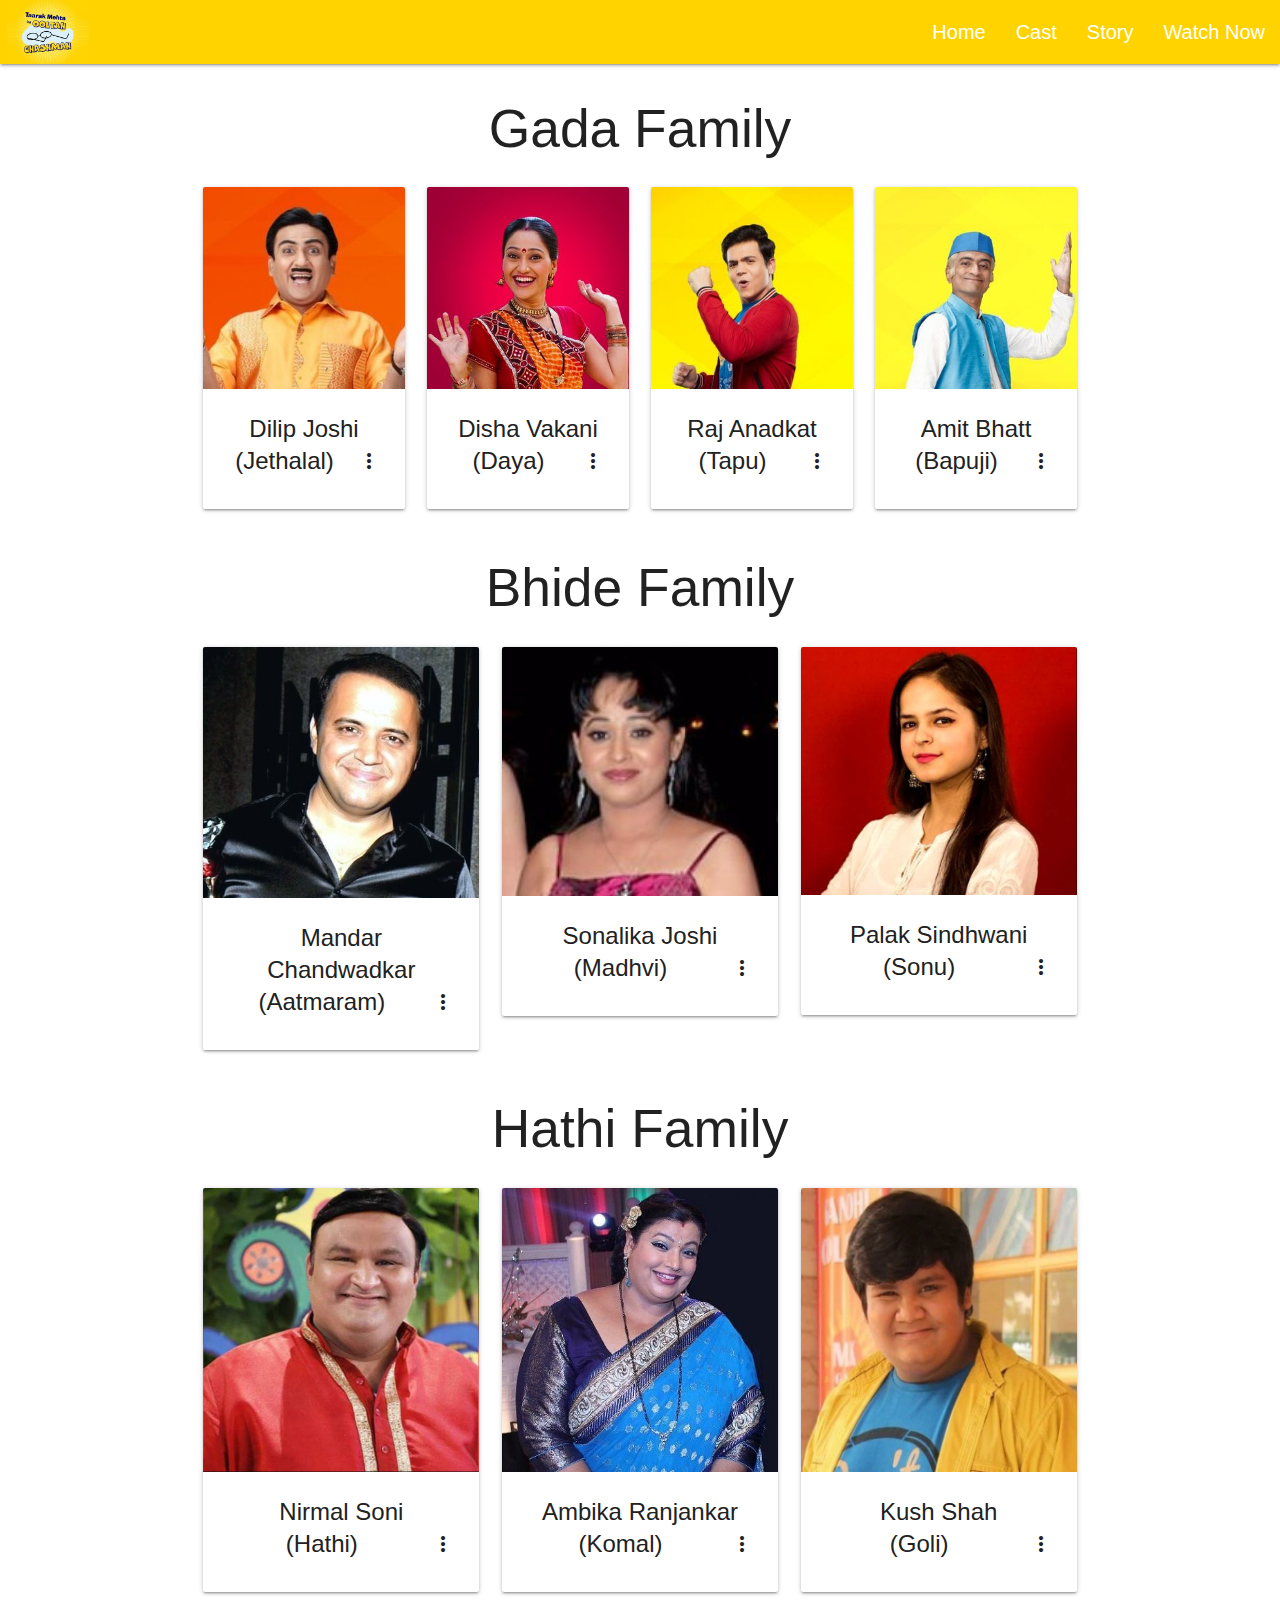
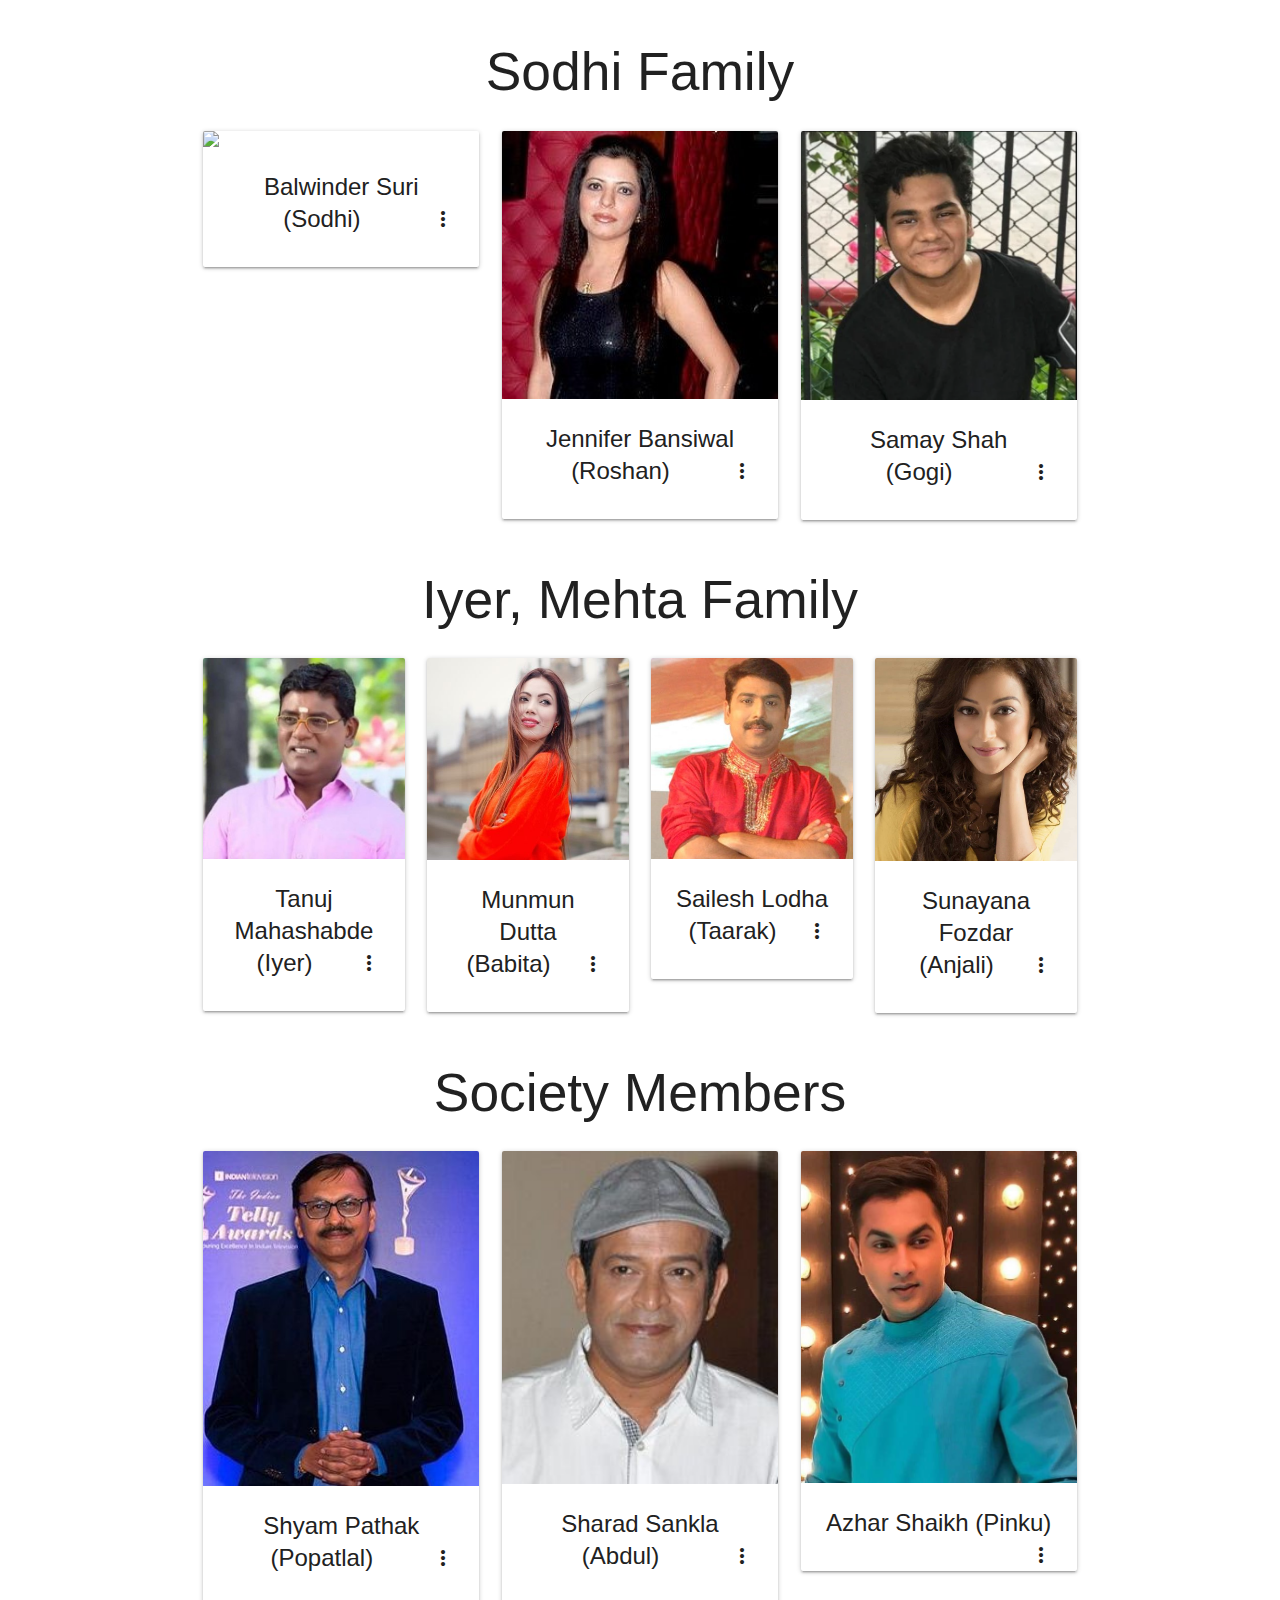
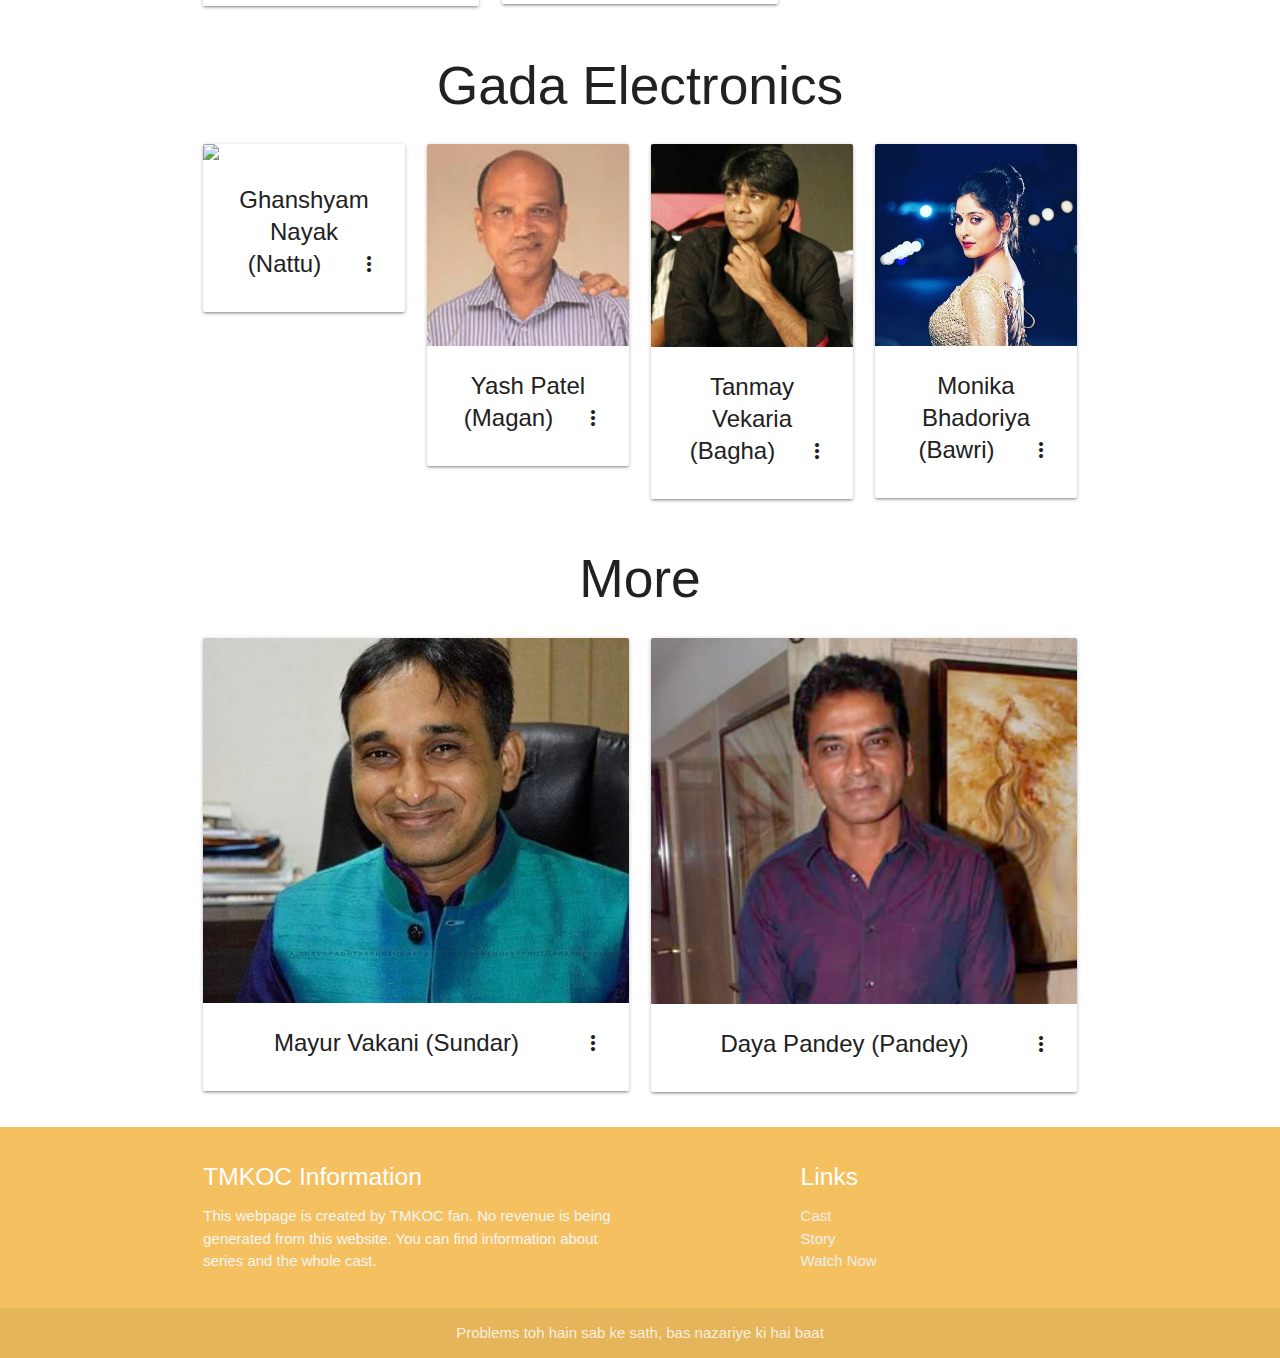
==== cast.html @ 4e8108ae "Uploading TMKOC Info Project files in repo" ====
<!DOCTYPE html>
<html lang="en">
	<head>
		<meta charset="UTF-8" />
		<meta name="viewport" content="width=device-width, initial-scale=1.0" />
		<!----------------------------------- Import CSS,Icon ----------------------------------->
		<!-- Materialize CSS -->
		<link
			rel="stylesheet"
			href="https://cdnjs.cloudflare.com/ajax/libs/materialize/1.0.0/css/materialize.min.css"
		/>
		<!-- Custom CSS -->
		<link rel="stylesheet" href="css/style.css" />
		<!-- Google Font Icons -->
		<link
			href="https://fonts.googleapis.com/icon?family=Material+Icons"
			rel="stylesheet"
		/>
		<title>TMKOC Info Page</title>
	</head>

	<body>
		<!---------------------------------------- Navbar ---------------------------------------->
		<section class="mynav">
			<nav>
				<div class="nav-wrapper">
					<a href="index.html"
						><img
							src="images/logo.jpg"
							alt="TMKOC Logo"
							class="brand-logo"
					/></a>
					<ul id="nav-mobile" class="right hide-on-med-and-down">
						<li><a href="index.html">Home</a></li>
						<li><a href="cast.html">Cast</a></li>
						<li><a href="story.html">Story</a></li>
						<li>
							<a
								href="https://youtube.com/playlist?list=PL6Rtnh6YJK7Zfu1x9Bd1UqLwUxhZ1oBJh"
								>Watch Now</a
							>
						</li>
					</ul>
				</div>
			</nav>
		</section>

		<!---------------------------------------- Cast ---------------------------------------->
		<section class="mycast">
			<!-- Gada Family -->
			<div class="container">
				<h2 class="header">Gada Family</h2>
				<div class="row center">
					<!-- Jethalal -->
					<div class="col s12 l3">
						<div class="card">
							<div
								class="card-image waves-effect waves-block waves-light"
							>
								<img
									class="jethalal"
									src="images/cast/jethalal.jpg"
								/>
							</div>
							<div class="card-content">
								<span
									class="card-title activator grey-text text-darken-4"
									>Dilip Joshi<br />(Jethalal)<i
										class="material-icons right"
										>more_vert</i
									></span
								>
							</div>
							<div class="card-reveal">
								<span class="card-title grey-text text-darken-4"
									>Dilip Joshi(Jethalal)<i
										class="material-icons right"
										>close</i
									></span
								>
								<p>
									Dilip Joshi as Jethalal Champaklal Gada: He
									is a Gujarati Jain businessman from Bhachau,
									Gujarat who runs a store, Gada Electronics.
									He is happily married to Daya but has a
									crush on Babita Iyer, his neighbor. He is
									the son of Champaklal Jayantilal Gada,
									Tapu's Father and best friend of Taarak
									Mehta. (2008–present)
								</p>
							</div>
						</div>
					</div>
					<!-- Daya -->
					<div class="col s12 l3">
						<div class="card">
							<div
								class="card-image waves-effect waves-block waves-light"
							>
								<img class="daya" src="images/cast/daya.jpg" />
							</div>
							<div class="card-content">
								<span
									class="card-title activator grey-text text-darken-4"
									>Disha Vakani<br />(Daya)<i
										class="material-icons right"
										>more_vert</i
									></span
								>
							</div>
							<div class="card-reveal">
								<span class="card-title grey-text text-darken-4"
									>Disha Vakani(Daya)<i
										class="material-icons right"
										>close</i
									></span
								>
								<p>
									Disha Vakani as Daya Jethalal Gada:
									Jethalal's wife, Tapu's mother, Champaklal's
									daughter in law and Sunderlal's sister. Daya
									is a Garba Queen. Initially shown to be
									extremely dumb but later becomes more
									mature. She is from Ahmedabad, Gujarat.
									(2008–2018,2019)
								</p>
							</div>
						</div>
					</div>
					<!-- Tapu -->
					<div class="col s12 l3">
						<div class="card">
							<div
								class="card-image waves-effect waves-block waves-light"
							>
								<img class="tapu" src="images/cast/tapu.jpg" />
							</div>
							<div class="card-content">
								<span
									class="card-title activator grey-text text-darken-4"
									>Raj Anadkat<br />(Tapu)<i
										class="material-icons right"
										>more_vert</i
									></span
								>
							</div>
							<div class="card-reveal">
								<span class="card-title grey-text text-darken-4"
									>Raj Anadkat(Tapu)<i
										class="material-icons right"
										>close</i
									></span
								>
								<p>
									Bhavya Gandhi as Tipendra "Tapu" Jethalal
									Gada(2008–2017): son of Jethalal and Daya.
									He is the leader of "Tapu Sena". Raj Anadkat
									replaced Gandhi as Tipendra. (2017–present)
								</p>
							</div>
						</div>
					</div>
					<!-- Champaklal -->
					<div class="col s12 l3">
						<div class="card">
							<div
								class="card-image waves-effect waves-block waves-light"
							>
								<img
									class="champaklal"
									src="images/cast/champaklal.jpg"
								/>
							</div>
							<div class="card-content">
								<span
									class="card-title activator grey-text text-darken-4"
									>Amit Bhatt<br />(Bapuji)<i
										class="material-icons right"
										>more_vert</i
									></span
								>
							</div>
							<div class="card-reveal">
								<span class="card-title grey-text text-darken-4"
									>Amit Bhatt(Bapuji)<i
										class="material-icons right"
										>close</i
									></span
								>
								<p>
									Amit Bhatt as Champaklal Jayantilal Gada:
									Jethalal's father and Tipendra's
									grandfather. He is from Bhachau (Kutch),
									Gujarat. He often scolds Jethalal for his
									laziness and carelessness. (2008–present)
								</p>
							</div>
						</div>
					</div>
				</div>
			</div>
			<!-- Bhide Family -->
			<div class="container">
				<h2 class="header">Bhide Family</h2>
				<div class="row center">
					<!-- Aatmaram -->
					<div class="col s12 l4">
						<div class="card">
							<div
								class="card-image waves-effect waves-block waves-light"
							>
								<img
									class="aatmaram"
									src="images/cast/aatmaram.jpg"
								/>
							</div>
							<div class="card-content">
								<span
									class="card-title activator grey-text text-darken-4"
									>Mandar Chandwadkar<br />(Aatmaram)<i
										class="material-icons right"
										>more_vert</i
									></span
								>
							</div>
							<div class="card-reveal">
								<span class="card-title grey-text text-darken-4"
									>Mandar Chandwadkar(Aatmaram)<i
										class="material-icons right"
										>close</i
									></span
								>
								<p>
									Mandar Chandwadkar as Aatmaram Tukaram
									Bhide: A home tutor from Ratnagiri,
									Maharashtra and Gokuldham Society's only
									Secretary. Madhavi's husband and Sonu's
									father. He is always stressed about his
									work. (2008–present)
								</p>
							</div>
						</div>
					</div>
					<!-- Madhvi -->
					<div class="col s12 l4">
						<div class="card">
							<div
								class="card-image waves-effect waves-block waves-light"
							>
								<img
									class="madhvi"
									src="images/cast/madhvi.jpg"
								/>
							</div>
							<div class="card-content">
								<span
									class="card-title activator grey-text text-darken-4"
									>Sonalika Joshi<br />(Madhvi)<i
										class="material-icons right"
										>more_vert</i
									></span
								>
							</div>
							<div class="card-reveal">
								<span class="card-title grey-text text-darken-4"
									>Sonalika Joshi(Madhvi)<i
										class="material-icons right"
										>close</i
									></span
								>
								<p>
									Sonalika Joshi as Madhavi Aatmaram Bhide:
									Aatmaram's wife is a businesswoman who sells
									achchar (pickles) and papad (papadum, a
									seasoned flatbread, with pickles.) She is
									the mother of Sonu. (2008–present)
								</p>
							</div>
						</div>
					</div>
					<!-- Sonu -->
					<div class="col s12 l4">
						<div class="card">
							<div
								class="card-image waves-effect waves-block waves-light"
							>
								<img class="sonu" src="images/cast/sonu.png" />
							</div>
							<div class="card-content">
								<span
									class="card-title activator grey-text text-darken-4"
									>Palak Sindhwani<br />(Sonu)<i
										class="material-icons right"
										>more_vert</i
									></span
								>
							</div>
							<div class="card-reveal">
								<span class="card-title grey-text text-darken-4"
									>Palak Sindhwani(Sonu)<i
										class="material-icons right"
										>close</i
									></span
								>
								<p>
									Jheel Mehta as Sonalika "Sonu" Aatmaram
									Bhide(2008–2012): Bhide and Madhvi's
									daughter, member of Tapu Sena. Nidhi
									Bhanushali replaced Jheel Mehta. (2012–2019)
									Palak Sindhwani replaced
									Bhanushali.(2019–present)
								</p>
							</div>
						</div>
					</div>
				</div>
			</div>
			<!-- Hathi Family -->
			<div class="container">
				<h2 class="header">Hathi Family</h2>
				<div class="row center">
					<!-- Hathi -->
					<div class="col s12 l4">
						<div class="card">
							<div
								class="card-image waves-effect waves-block waves-light"
							>
								<img
									class="hathi"
									src="images/cast/hathi.png"
								/>
							</div>
							<div class="card-content">
								<span
									class="card-title activator grey-text text-darken-4"
									>Nirmal Soni<br />(Hathi)<i
										class="material-icons right"
										>more_vert</i
									></span
								>
							</div>
							<div class="card-reveal">
								<span class="card-title grey-text text-darken-4"
									>Nirmal Soni(Hathi)<i
										class="material-icons right"
										>close</i
									></span
								>
								<p>
									Nirmal Soni as Dr. Hansraj Baldevraj Hathi:
									Hathi, which means "elephant" in Hindi, is
									an overweight doctor from Bihar. He loves to
									eat. (2008–2009; 2018–present) Kavi Kumar
									Azad replaced Nirmal Soni as Dr. Hathi.
									(2009–2018) and Soni took on the role of
									Hathi again due to Azad's death in 2018.
								</p>
							</div>
						</div>
					</div>
					<!-- Komal -->
					<div class="col s12 l4">
						<div class="card">
							<div
								class="card-image waves-effect waves-block waves-light"
							>
								<img
									class="komal"
									src="images/cast/komal.jpg"
								/>
							</div>
							<div class="card-content">
								<span
									class="card-title activator grey-text text-darken-4"
									>Ambika Ranjankar<br />(Komal)<i
										class="material-icons right"
										>more_vert</i
									></span
								>
							</div>
							<div class="card-reveal">
								<span class="card-title grey-text text-darken-4"
									>Ambika Ranjankar(Komal)<i
										class="material-icons right"
										>close</i
									></span
								>
								<p>
									Ambika Ranjankar as Komal Hathi: Dr. Hathi's
									wife and Goli's mother. (2008–present)
								</p>
							</div>
						</div>
					</div>
					<!-- Goli -->
					<div class="col s12 l4">
						<div class="card">
							<div
								class="card-image waves-effect waves-block waves-light"
							>
								<img class="goli" src="images/cast/goli.jpg" />
							</div>
							<div class="card-content">
								<span
									class="card-title activator grey-text text-darken-4"
									>Kush Shah<br />(Goli)<i
										class="material-icons right"
										>more_vert</i
									></span
								>
							</div>
							<div class="card-reveal">
								<span class="card-title grey-text text-darken-4"
									>Kush Shah(Goli)<i
										class="material-icons right"
										>close</i
									></span
								>
								<p>
									Kush Shah as Gulabkumar "Goli" Hathi: Dr.
									Hathi and Komal's son who also loves eating.
									He is a member of Tapu Sena. (2008–present)
								</p>
							</div>
						</div>
					</div>
				</div>
			</div>
			<!-- Sodhi Family -->
			<div class="container">
				<h2 class="header">Sodhi Family</h2>
				<div class="row center">
					<!-- Sodhi -->
					<div class="col s12 l4">
						<div class="card">
							<div
								class="card-image waves-effect waves-block waves-light"
							>
								<img
									class="sodhi"
									src="images/cast/sodhi.jpg"
								/>
							</div>
							<div class="card-content">
								<span
									class="card-title activator grey-text text-darken-4"
									>Balwinder Suri<br />(Sodhi)<i
										class="material-icons right"
										>more_vert</i
									></span
								>
							</div>
							<div class="card-reveal">
								<span class="card-title grey-text text-darken-4"
									>Balwinder Suri(Sodhi)<i
										class="material-icons right"
										>close</i
									></span
								>
								<p>
									Gurucharan Singh Sodhi as Roshan Singh
									Harjeet Singh Sodhi:[10] A mechanic who owns
									a car garage. He hails from Amritsar,
									Punjab, and has a Parsi wife who is also
									named Roshan. He loves to do party
									(2008–2013; 2014–2020) Laad Singh Maan
									replaced Gurucharan Singh as Sodhi.
									(2013–2014) Balwinder Singh Suri replaced
									Gurucharan Singh as Sodhi. (2020–present)
								</p>
							</div>
						</div>
					</div>
					<!-- Roshan -->
					<div class="col s12 l4">
						<div class="card">
							<div
								class="card-image waves-effect waves-block waves-light"
							>
								<img
									class="roshan"
									src="images/cast/roshan.jpg"
								/>
							</div>
							<div class="card-content">
								<span
									class="card-title activator grey-text text-darken-4"
									>Jennifer Bansiwal<br />(Roshan)<i
										class="material-icons right"
										>more_vert</i
									></span
								>
							</div>
							<div class="card-reveal">
								<span class="card-title grey-text text-darken-4"
									>Jennifer Bansiwal(Roshan)<i
										class="material-icons right"
										>close</i
									></span
								>
								<p>
									Jennifer Mistry Bansiwal as Roshan Kaur
									Sodhi: Sodhi's wife and Gogi's mother. She
									is a Parsi woman. (2008–2013; 2016–present)
									Dilkhush Reporter replaced Bansiwal as
									Roshan.(2013–2016)
								</p>
							</div>
						</div>
					</div>
					<!-- Gogi -->
					<div class="col s12 l4">
						<div class="card">
							<div
								class="card-image waves-effect waves-block waves-light"
							>
								<img class="gogi" src="images/cast/gogi.png" />
							</div>
							<div class="card-content">
								<span
									class="card-title activator grey-text text-darken-4"
									>Samay Shah<br />(Gogi)<i
										class="material-icons right"
										>more_vert</i
									></span
								>
							</div>
							<div class="card-reveal">
								<span class="card-title grey-text text-darken-4"
									>Samay Shah(Gogi)<i
										class="material-icons right"
										>close</i
									></span
								>
								<p>
									Samay Shah as Gurcharan Singh Sodhi (Gogi):
									Sodhi's son and member of Tapu Sena.
									(2008–present)
								</p>
							</div>
						</div>
					</div>
				</div>
			</div>
			<!-- Iyer, Mehta Family -->
			<div class="container">
				<h2 class="header">Iyer, Mehta Family</h2>
				<div class="row center">
					<!-- Iyer -->
					<div class="col s12 l3">
						<div class="card">
							<div
								class="card-image waves-effect waves-block waves-light"
							>
								<img class="iyer" src="images/cast/iyer.jpeg" />
							</div>
							<div class="card-content">
								<span
									class="card-title activator grey-text text-darken-4"
									>Tanuj Mahashabde<br />(Iyer)<i
										class="material-icons right"
										>more_vert</i
									></span
								>
							</div>
							<div class="card-reveal">
								<span class="card-title grey-text text-darken-4"
									>Tanuj Mahashabde(Iyer)<i
										class="material-icons right"
										>close</i
									></span
								>
								<p>
									Tanuj Mahashabde as Krishnan Subramaniam
									Iyer: He is Babita's husband. Iyer is a
									scientist from Chennai, Tamil Nadu. He is a
									society committee member and Treasurer. He
									and Jethalal often fight but help each-other
									when any one of them is truly in a problem.
									(2008–present)
								</p>
							</div>
						</div>
					</div>
					<!-- Babita -->
					<div class="col s12 l3">
						<div class="card">
							<div
								class="card-image waves-effect waves-block waves-light"
							>
								<img
									class="babita"
									src="images/cast/babita.jpg"
								/>
							</div>
							<div class="card-content">
								<span
									class="card-title activator grey-text text-darken-4"
									>Munmun Dutta<br />(Babita)<i
										class="material-icons right"
										>more_vert</i
									></span
								>
							</div>
							<div class="card-reveal">
								<span class="card-title grey-text text-darken-4"
									>Munmun Dutta(Babita)<i
										class="material-icons right"
										>close</i
									></span
								>
								<p>
									Munmun Dutta as Babita Krishnan Iyer: Iyer's
									wife. Jethalal has a crush on her. She is
									the neighbor of Jethalal, who always tries
									to impress her but in vain. She used to be a
									dancer in the film industry and is the most
									fashionable lady in the society. She is from
									Kolkata, West Bengal. (2008–present)
								</p>
							</div>
						</div>
					</div>
					<!-- Tarak -->
					<div class="col s12 l3">
						<div class="card">
							<div
								class="card-image waves-effect waves-block waves-light"
							>
								<img
									class="tarak"
									src="images/cast/tarak.jpg"
								/>
							</div>
							<div class="card-content">
								<span
									class="card-title activator grey-text text-darken-4"
									>Sailesh Lodha<br />(Taarak)<i
										class="material-icons right"
										>more_vert</i
									></span
								>
							</div>
							<div class="card-reveal">
								<span class="card-title grey-text text-darken-4"
									>Sailesh Lodha(Taarak)<i
										class="material-icons right"
										>close</i
									></span
								>
								<p>
									Shailesh Lodha as Taarak Mehta: A writer by
									profession, Taarak is Anjali's husband. He
									is Jethalal's best friend, who calls him
									"Fire Brigade" as he helps him through most
									of his problems. He is fed up with Anjali's
									diet food. (2008–present)
								</p>
							</div>
						</div>
					</div>
					<!-- Anjali -->
					<div class="col s12 l3">
						<div class="card">
							<div
								class="card-image waves-effect waves-block waves-light"
							>
								<img
									class="anjali"
									src="images/cast/anjali.jpg"
								/>
							</div>
							<div class="card-content">
								<span
									class="card-title activator grey-text text-darken-4"
									>Sunayana Fozdar<br />(Anjali)<i
										class="material-icons right"
										>more_vert</i
									></span
								>
							</div>
							<div class="card-reveal">
								<span class="card-title grey-text text-darken-4"
									>Sunayana Fozdar(Anjali)<i
										class="material-icons right"
										>close</i
									></span
								>
								<p>
									Neha Mehta as Anjali Taarak Mehta: Taarak's
									wife is a dietitian, who always makes diet
									food for him. Taarak however, is fed up with
									it. (2008–2020) Sunayana Fozdar replaced
									Neha Mehta as Anjali. (2020–present)
								</p>
							</div>
						</div>
					</div>
				</div>
			</div>
			<!-- Society Members -->
			<div class="container">
				<h2 class="header">Society Members</h2>
				<div class="row center">
					<!-- Popatlal -->
					<div class="col s12 l4">
						<div class="card">
							<div
								class="card-image waves-effect waves-block waves-light"
							>
								<img
									class="popatlal"
									src="images/cast/popatlal.jpg"
								/>
							</div>
							<div class="card-content">
								<span
									class="card-title activator grey-text text-darken-4"
									>Shyam Pathak (Popatlal)<i
										class="material-icons right"
										>more_vert</i
									></span
								>
							</div>
							<div class="card-reveal">
								<span class="card-title grey-text text-darken-4"
									>Shyam Pathak(Popatlal)<i
										class="material-icons right"
										>close</i
									></span
								>
								<p>
									Shyam Pathak as Popatlal Bhagwatiprasad
									Pandey: He is from Bhopal, Madhya Pradesh.
									He works as a senior crime reporter in the
									Toofan Express and is the head of the
									digital edition of Toofan Express. He is a
									society committee member. He has won "The
									Golden Crow Award". He has been a bachelor
									for many years and is obsessed with getting
									married. He is also shown to be
									short-tempered. (2009–present)
								</p>
							</div>
						</div>
					</div>
					<!-- Abdul -->
					<div class="col s12 l4">
						<div class="card">
							<div
								class="card-image waves-effect waves-block waves-light"
							>
								<img
									class="abdul"
									src="images/cast/abdul.jpg"
								/>
							</div>
							<div class="card-content">
								<span
									class="card-title activator grey-text text-darken-4"
									>Sharad Sankla (Abdul)<i
										class="material-icons right"
										>more_vert</i
									></span
								>
							</div>
							<div class="card-reveal">
								<span class="card-title grey-text text-darken-4"
									>Sharad Sankla(Abdul)<i
										class="material-icons right"
										>close</i
									></span
								>
								<p>
									Sharad Sankla as Abdul Nawab Miyaa: Owner of
									a grocery shop where gents of the society
									gather after dinner for general discussions
									along with drinking soda. (2008–present)
								</p>
							</div>
						</div>
					</div>
					<!-- Pinku -->
					<div class="col s12 l4">
						<div class="card">
							<div
								class="card-image waves-effect waves-block waves-light"
							>
								<img
									class="pinku"
									src="images/cast/pinku.jpg"
								/>
							</div>
							<div class="card-content">
								<span
									class="card-title activator grey-text text-darken-4"
									>Azhar Shaikh (Pinku)<i
										class="material-icons right"
										>more_vert</i
									></span
								>
							</div>
							<div class="card-reveal">
								<span class="card-title grey-text text-darken-4"
									>Azhar Shaikh(Pinku)<i
										class="material-icons right"
										>close</i
									></span
								>
								<p>
									Azhar Shaikh as Pankaj "Pinku" Diwan Sahay:
									A member of Tapu Sena, who initially lived
									in Gokuldham Society but later shifted to
									another society. His parents Mr. Diwan Sahay
									and Mrs. Dipika Sahay work as secret agents
									for the Indian Army for many years.
									(2008–present)
								</p>
							</div>
						</div>
					</div>
				</div>
			</div>
			<!-- Gada Electronics -->
			<div class="container">
				<h2 class="header">Gada Electronics</h2>
				<div class="row center">
					<!-- Nattu -->
					<div class="col s12 l3">
						<div class="card">
							<div
								class="card-image waves-effect waves-block waves-light"
							>
								<img
									class="nattu"
									src="images/cast/nattu.png"
								/>
							</div>
							<div class="card-content">
								<span
									class="card-title activator grey-text text-darken-4"
									>Ghanshyam Nayak<br />(Nattu)<i
										class="material-icons right"
										>more_vert</i
									></span
								>
							</div>
							<div class="card-reveal">
								<span class="card-title grey-text text-darken-4"
									>Ghanshyam Nayak(Nattu)<i
										class="material-icons right"
										>close</i
									></span
								>
								<p>
									Ghanashyam Nayak as Natwarlal Prabhashankar
									Undhaiwala (Nattu Kaka): Nattu is Jethalal's
									employee and Bagha's paternal uncle. He is
									from Undhai Village, Gujarat. He and Bagha
									always pray for Jethalal to increase their
									salaries. (2008–present)
								</p>
							</div>
						</div>
					</div>
					<!-- Magan -->
					<div class="col s12 l3">
						<div class="card">
							<div
								class="card-image waves-effect waves-block waves-light"
							>
								<img
									class="magan"
									src="images/cast/magan.jpg"
								/>
							</div>
							<div class="card-content">
								<span
									class="card-title activator grey-text text-darken-4"
									>Yash Patel<br />(Magan)<i
										class="material-icons right"
										>more_vert</i
									></span
								>
							</div>
							<div class="card-reveal">
								<span class="card-title grey-text text-darken-4"
									>Yash Patel(Magan)<i
										class="material-icons right"
										>close</i
									></span
								>
								<p>
									Yash Patel as Magan, a worker at Gada
									Electronics. (2008–present)
								</p>
							</div>
						</div>
					</div>
					<!-- Bagha -->
					<div class="col s12 l3">
						<div class="card">
							<div
								class="card-image waves-effect waves-block waves-light"
							>
								<img
									class="bagha"
									src="images/cast/bagha.jpg"
								/>
							</div>
							<div class="card-content">
								<span
									class="card-title activator grey-text text-darken-4"
									>Tanmay Vekaria<br />(Bagha)<i
										class="material-icons right"
										>more_vert</i
									></span
								>
							</div>
							<div class="card-reveal">
								<span class="card-title grey-text text-darken-4"
									>Tanmay Vekaria(Bagha)<i
										class="material-icons right"
										>close</i
									></span
								>
								<p>
									Tanmay Vekaria as Bagheshwar "Bagha" Dadukh
									Undhaiwala: Jethalal's employee, Nattu's
									nephew, Bawri's fiancée, and love interest.
									(2010–present)
								</p>
							</div>
						</div>
					</div>
					<!-- Bawari -->
					<div class="col s12 l3">
						<div class="card">
							<div
								class="card-image waves-effect waves-block waves-light"
							>
								<img
									class="bawari"
									src="images/cast/bawari.jpg"
								/>
							</div>
							<div class="card-content">
								<span
									class="card-title activator grey-text text-darken-4"
									>Monika Bhadoriya<br />(Bawri)<i
										class="material-icons right"
										>more_vert</i
									></span
								>
							</div>
							<div class="card-reveal">
								<span class="card-title grey-text text-darken-4"
									>Monika Bhadoriya(Bawri)<i
										class="material-icons right"
										>close</i
									></span
								>
								<p>
									Monika Bhadoriya as Bawri Dhondulal
									Kanpuria: Bagha's fiancée and love interest.
									(2013–present)
								</p>
							</div>
						</div>
					</div>
				</div>
			</div>
			<!-- More -->
			<div class="container">
				<h2 class="header">More</h2>
				<div class="row center">
					<!-- Sundar -->
					<div class="col s12 l6">
						<div class="card">
							<div
								class="card-image waves-effect waves-block waves-light"
							>
								<img
									class="sundar"
									src="images/cast/sundar.jpg"
								/>
							</div>
							<div class="card-content">
								<span
									class="card-title activator grey-text text-darken-4"
									>Mayur Vakani (Sundar)<i
										class="material-icons right"
										>more_vert</i
									></span
								>
							</div>
							<div class="card-reveal">
								<span class="card-title grey-text text-darken-4"
									>Mayur Vakani(Sundar)<i
										class="material-icons right"
										>close</i
									></span
								>
								<p>
									Mayur Vakani as Sundarlal: Daya's brother.
									(2008–present)
								</p>
							</div>
						</div>
					</div>
					<!-- Pandey -->
					<div class="col s12 l6">
						<div class="card">
							<div
								class="card-image waves-effect waves-block waves-light"
							>
								<img
									class="pandey"
									src="images/cast/pandey.jpg"
								/>
							</div>
							<div class="card-content">
								<span
									class="card-title activator grey-text text-darken-4"
									>Daya Pandey (Pandey)<i
										class="material-icons right"
										>more_vert</i
									></span
								>
							</div>
							<div class="card-reveal">
								<span class="card-title grey-text text-darken-4"
									>Daya Pandey(Pandey)<i
										class="material-icons right"
										>close</i
									></span
								>
								<p>
									Daya Shankar Pandey as Inspector Chalu
									Pandey. (2011–present)
								</p>
							</div>
						</div>
					</div>
				</div>
			</div>
		</section>

		<!---------------------------------------- Footer ---------------------------------------->
		<section class="myfooter">
			<footer class="page-footer">
				<div class="container">
					<div class="row">
						<div class="col l6 s12">
							<h5 class="white-text">TMKOC Information</h5>
							<p class="grey-text text-lighten-4">
								This webpage is created by TMKOC fan. No revenue
								is being generated from this website. You can
								find information about series and the whole
								cast.
							</p>
						</div>
						<div class="col l4 offset-l2 s12">
							<h5 class="white-text">Links</h5>
							<ul>
								<li>
									<a
										class="grey-text text-lighten-3"
										href="cast.html"
										>Cast</a
									>
								</li>
								<li>
									<a
										class="grey-text text-lighten-3"
										href="story.html"
										>Story</a
									>
								</li>
								<li>
									<a
										class="grey-text text-lighten-3"
										href="https://youtube.com/playlist?list=PL6Rtnh6YJK7Zfu1x9Bd1UqLwUxhZ1oBJh"
										>Watch Now</a
									>
								</li>
							</ul>
						</div>
					</div>
				</div>
				<div class="footer-copyright">
					<div class="container center">
						Problems toh hain sab ke sath, bas nazariye ki hai baat
					</div>
				</div>
			</footer>
		</section>
	</body>

	<!---------------------------------------- Import Script ---------------------------------------->
	<!-- Minified Jquery -->
	<script
		src="https://cdnjs.cloudflare.com/ajax/libs/jquery/3.5.1/jquery.min.js"
		integrity="sha512-bLT0Qm9VnAYZDflyKcBaQ2gg0hSYNQrJ8RilYldYQ1FxQYoCLtUjuuRuZo+fjqhx/qtq/1itJ0C2ejDxltZVFg=="
		crossorigin="anonymous"
	></script>

	<!-- Materialize js -->
	<script src="https://cdnjs.cloudflare.com/ajax/libs/materialize/1.0.0/js/materialize.min.js"></script>

	<!-- Custom js -->
	<script src="js/script.js"></script>
</html>
---- css/style.css ----
.brand-logo {
  height: 100%;
}

.nav-wrapper {
  background-color: #ffd300;
}

.nav-wrapper ul li a {
  font-size: 20px;
}

.mycast {
  text-align: center;
}

.myoverview {
  text-align: center;
  background-color: #fff9c4;
  padding-top: 1px;
  padding-bottom: 1px;
}

.myproducer h2 {
  text-align: center;
}

.myproducer h3 {
  padding-top: 10px;
}

.myproducer p {
  padding-top: 10px;
  font-size: 18px;
  font-family: "Permanent Marker", cursive;
}

.myproducer img {
  border-radius: 5px;
}

.myspecialguest {
  text-align: center;
  background-color: #fff9c4;
  padding-top: 1px;
  padding-bottom: 1px;
}

.myspecialguest img {
  opacity: 0.6;
}

.slider .indicators .indicator-item.active {
  background-color: #ffd300 !important;
}

.page-footer {
  background-color: #f5c160;
}

.mybanner {
  background-color: #ffd300;
}

.caption-text {
  position: absolute;
  top: 75%;
  left: 50%;
  -webkit-transform: translate(-75%, -50%);
          transform: translate(-75%, -50%);
  color: #ffd300;
}

.hide-image {
  display: none;
}

.myintro p {
  font-family: "Courgette", cursive;
  font-size: 22px;
  padding-top: 60px;
}

.myposter span {
  font-size: 20px;
}

.mystory {
  background-color: #fff9c4;
  padding-bottom: 30px;
}

.mystory p {
  font-size: 22px;
  font-family: "Permanent Marker", cursive;
}
/*# sourceMappingURL=style.css.map */
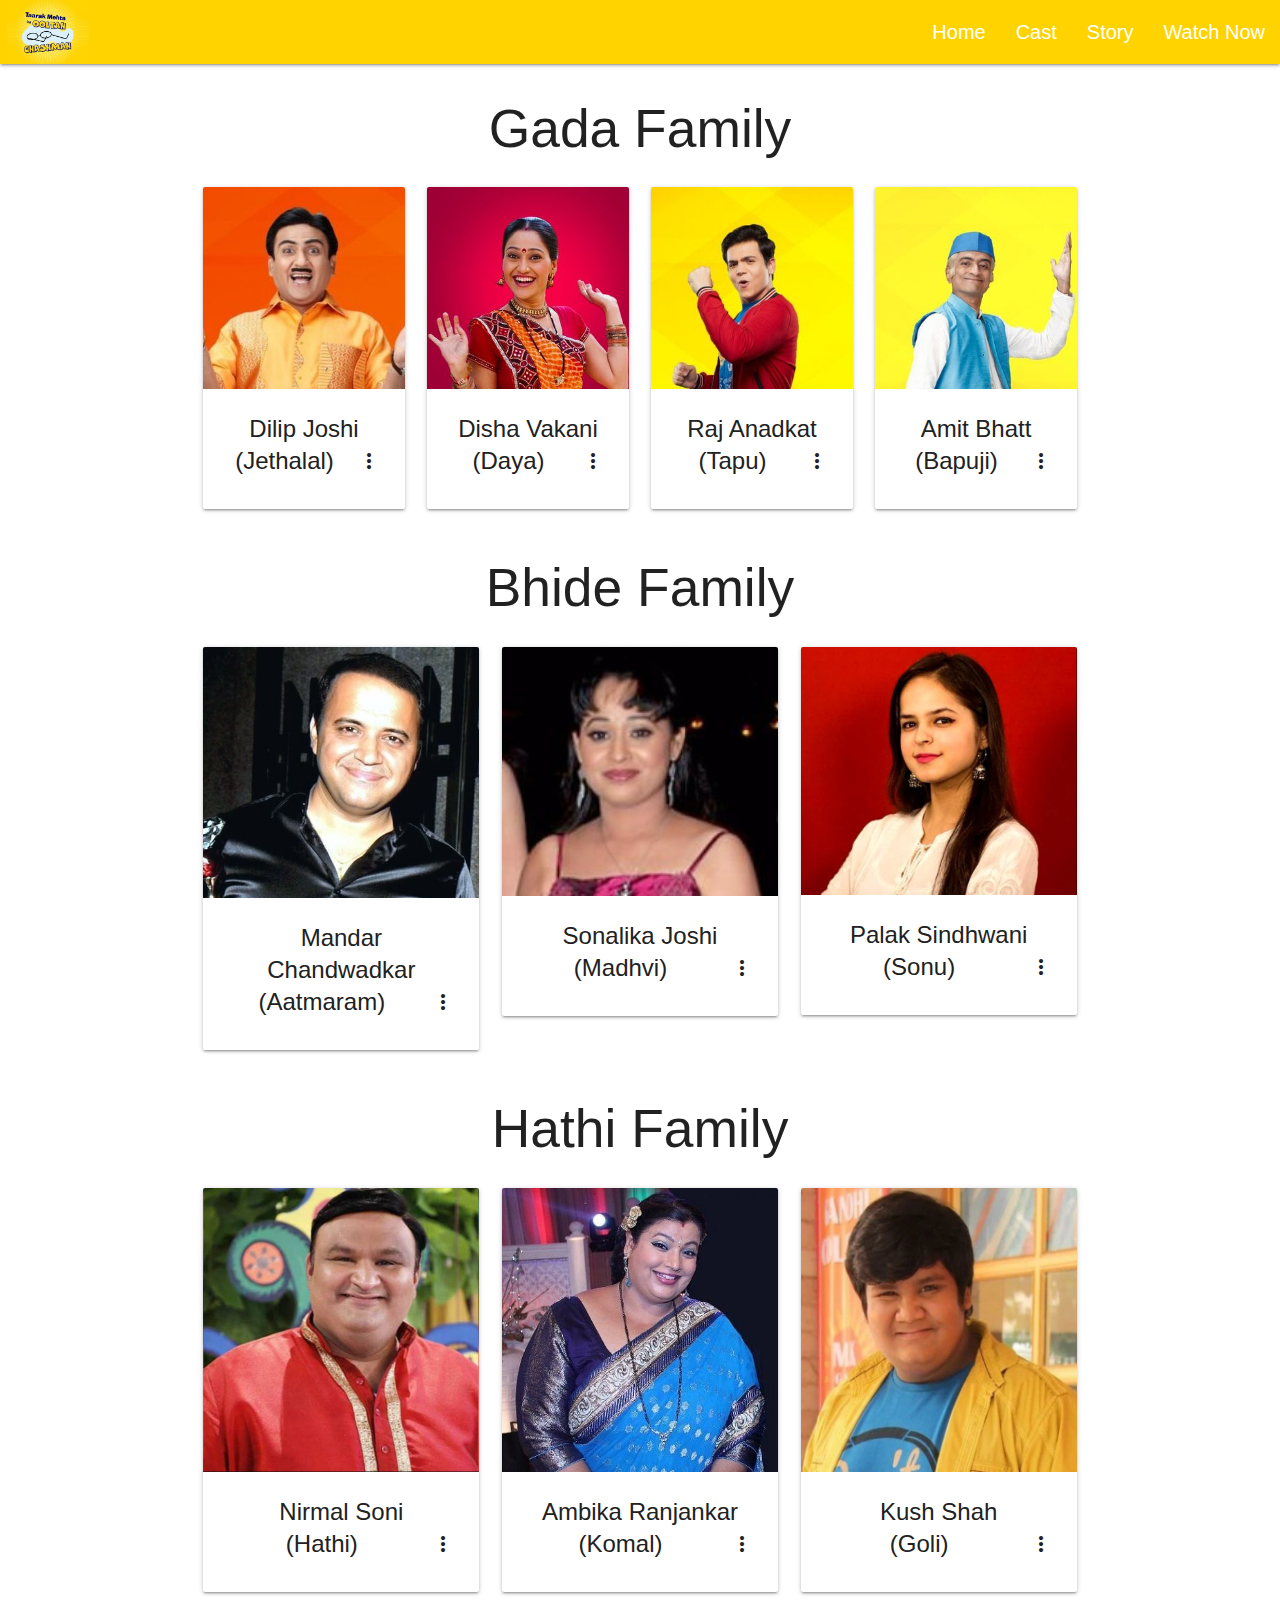
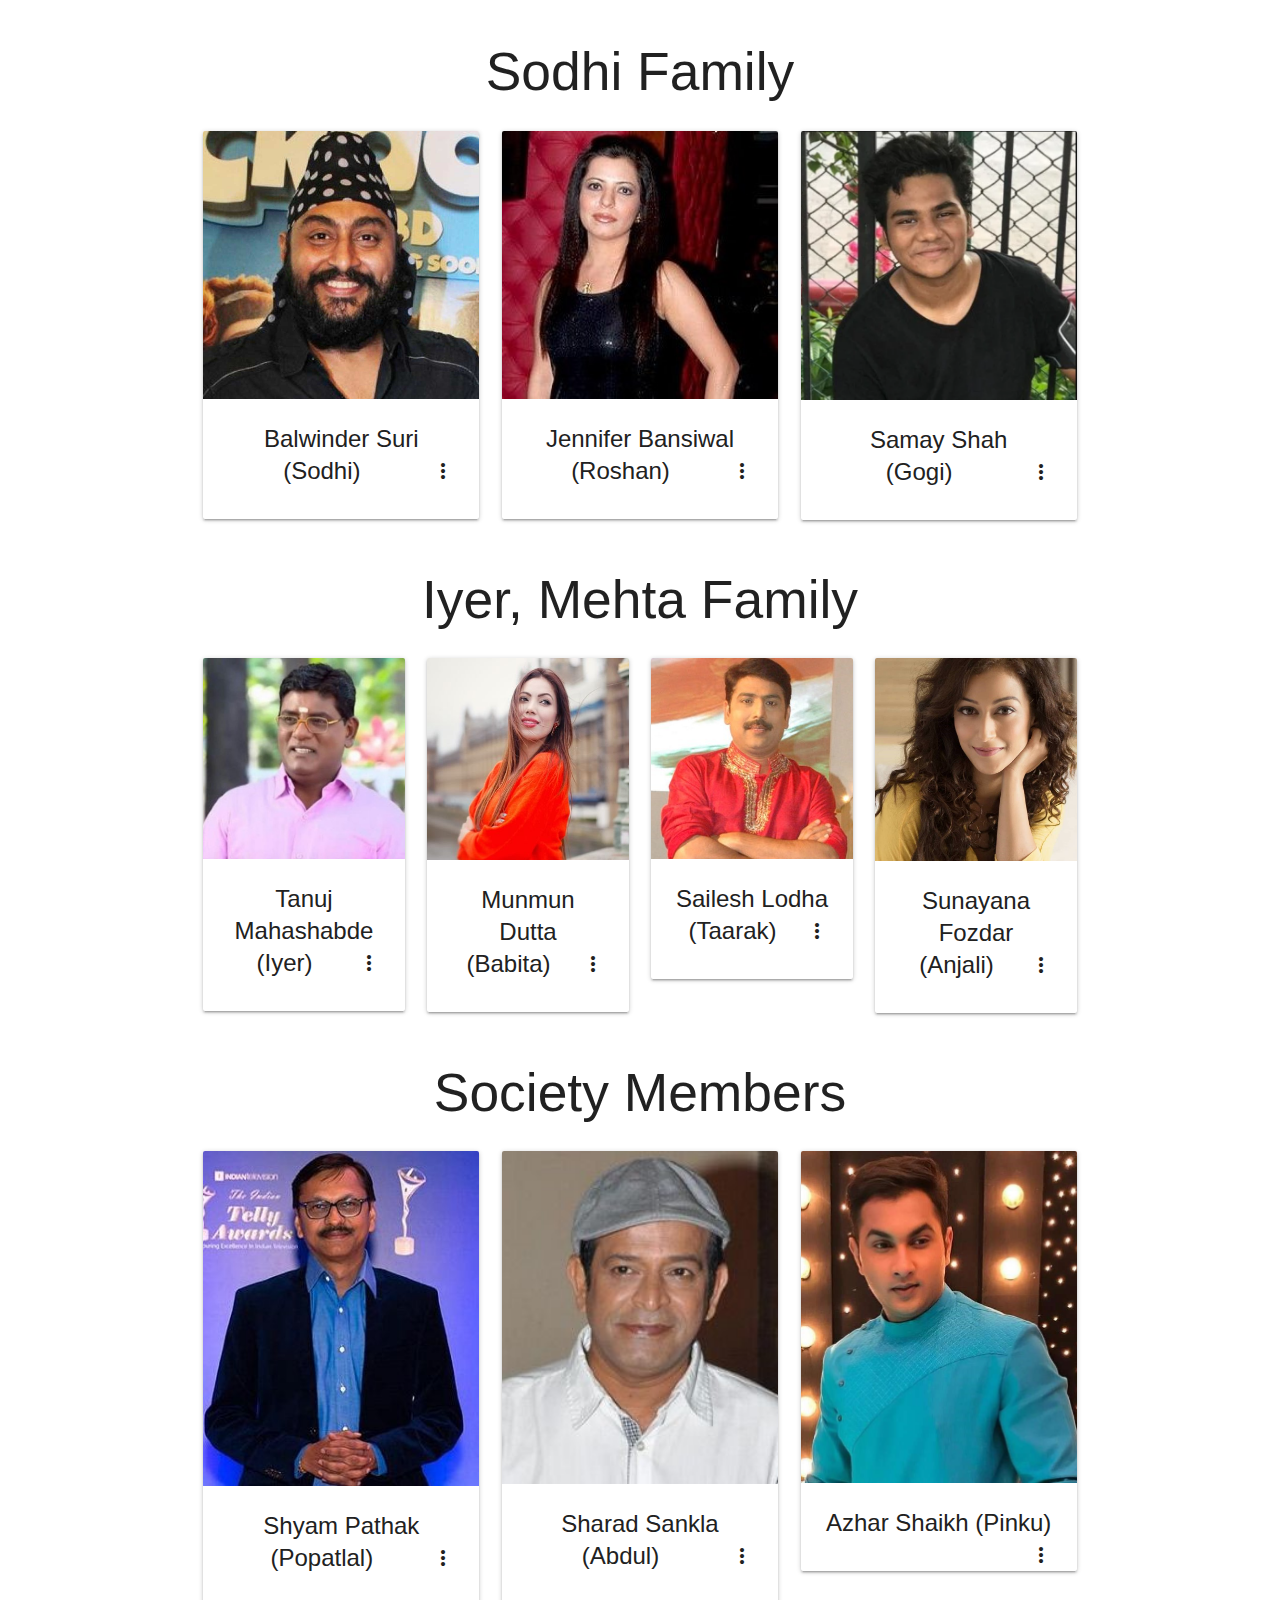
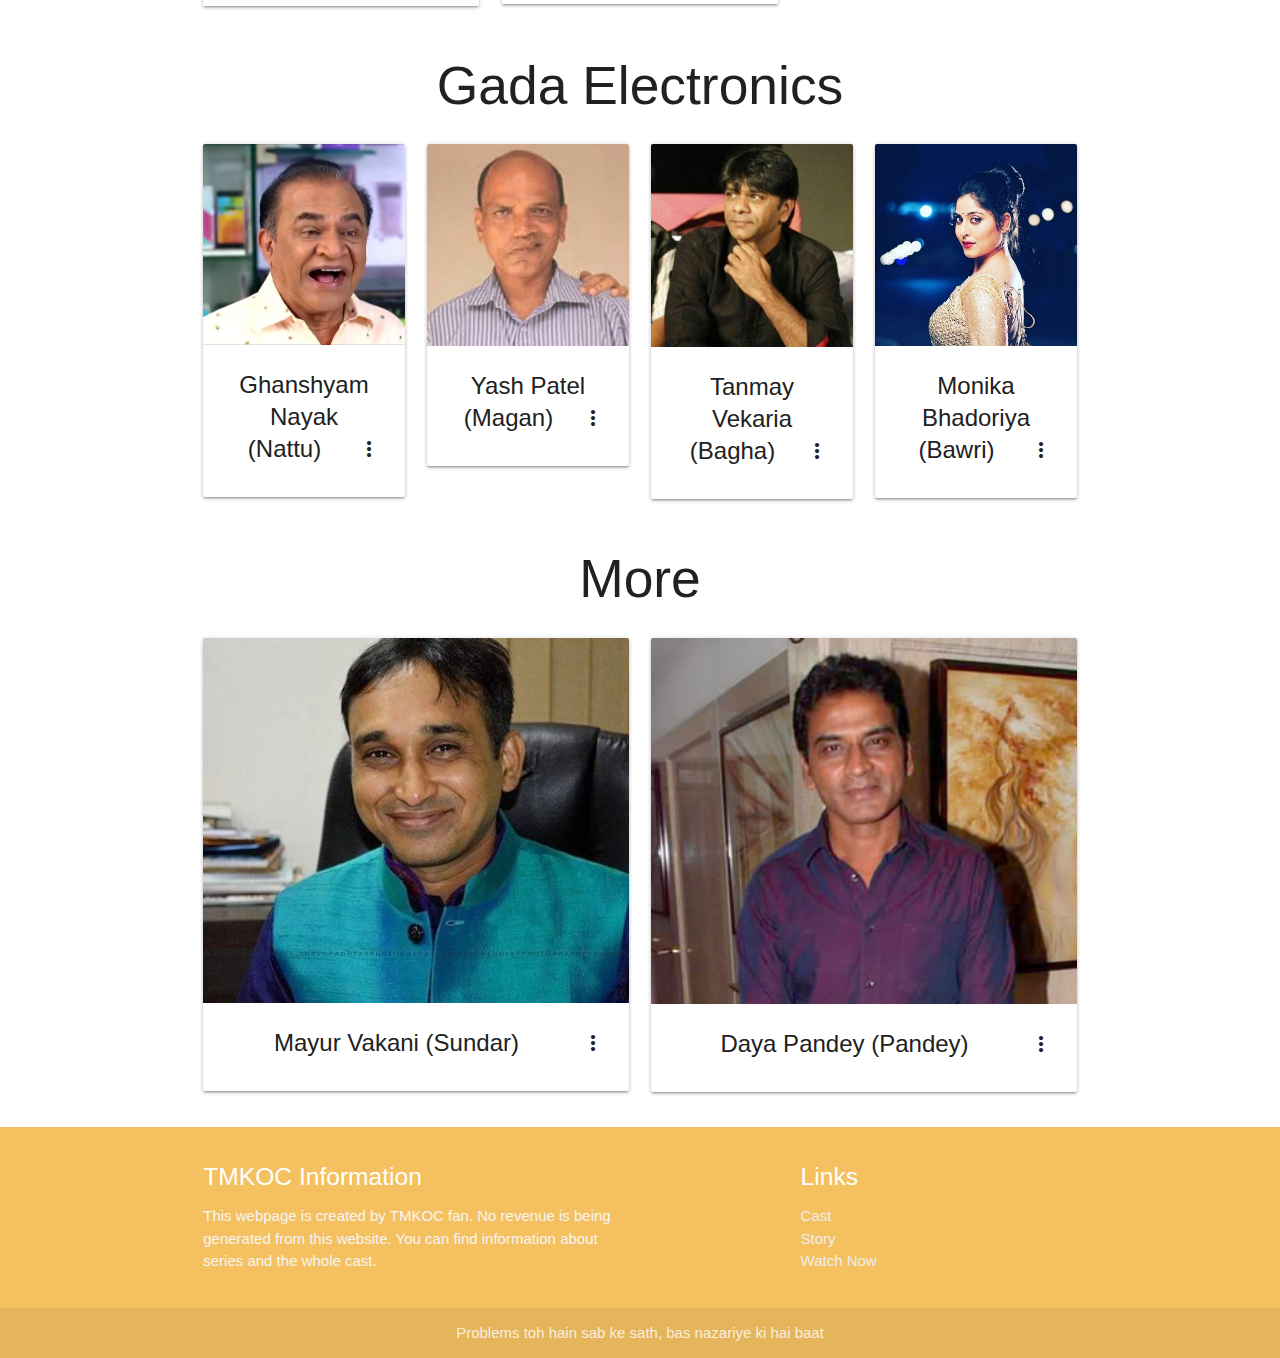
==== commit 2cabe55c: "Rename src image names" ====
--- a/cast.html
+++ b/cast.html
@@ -438,7 +438,7 @@
 							>
 								<img
 									class="sodhi"
-									src="images/cast/sodhi.jpg"
+									src="images/cast/Sodhi.jpg"
 								/>
 							</div>
 							<div class="card-content">
@@ -833,7 +833,7 @@
 							>
 								<img
 									class="nattu"
-									src="images/cast/nattu.png"
+									src="images/cast/nattu.PNG"
 								/>
 							</div>
 							<div class="card-content">
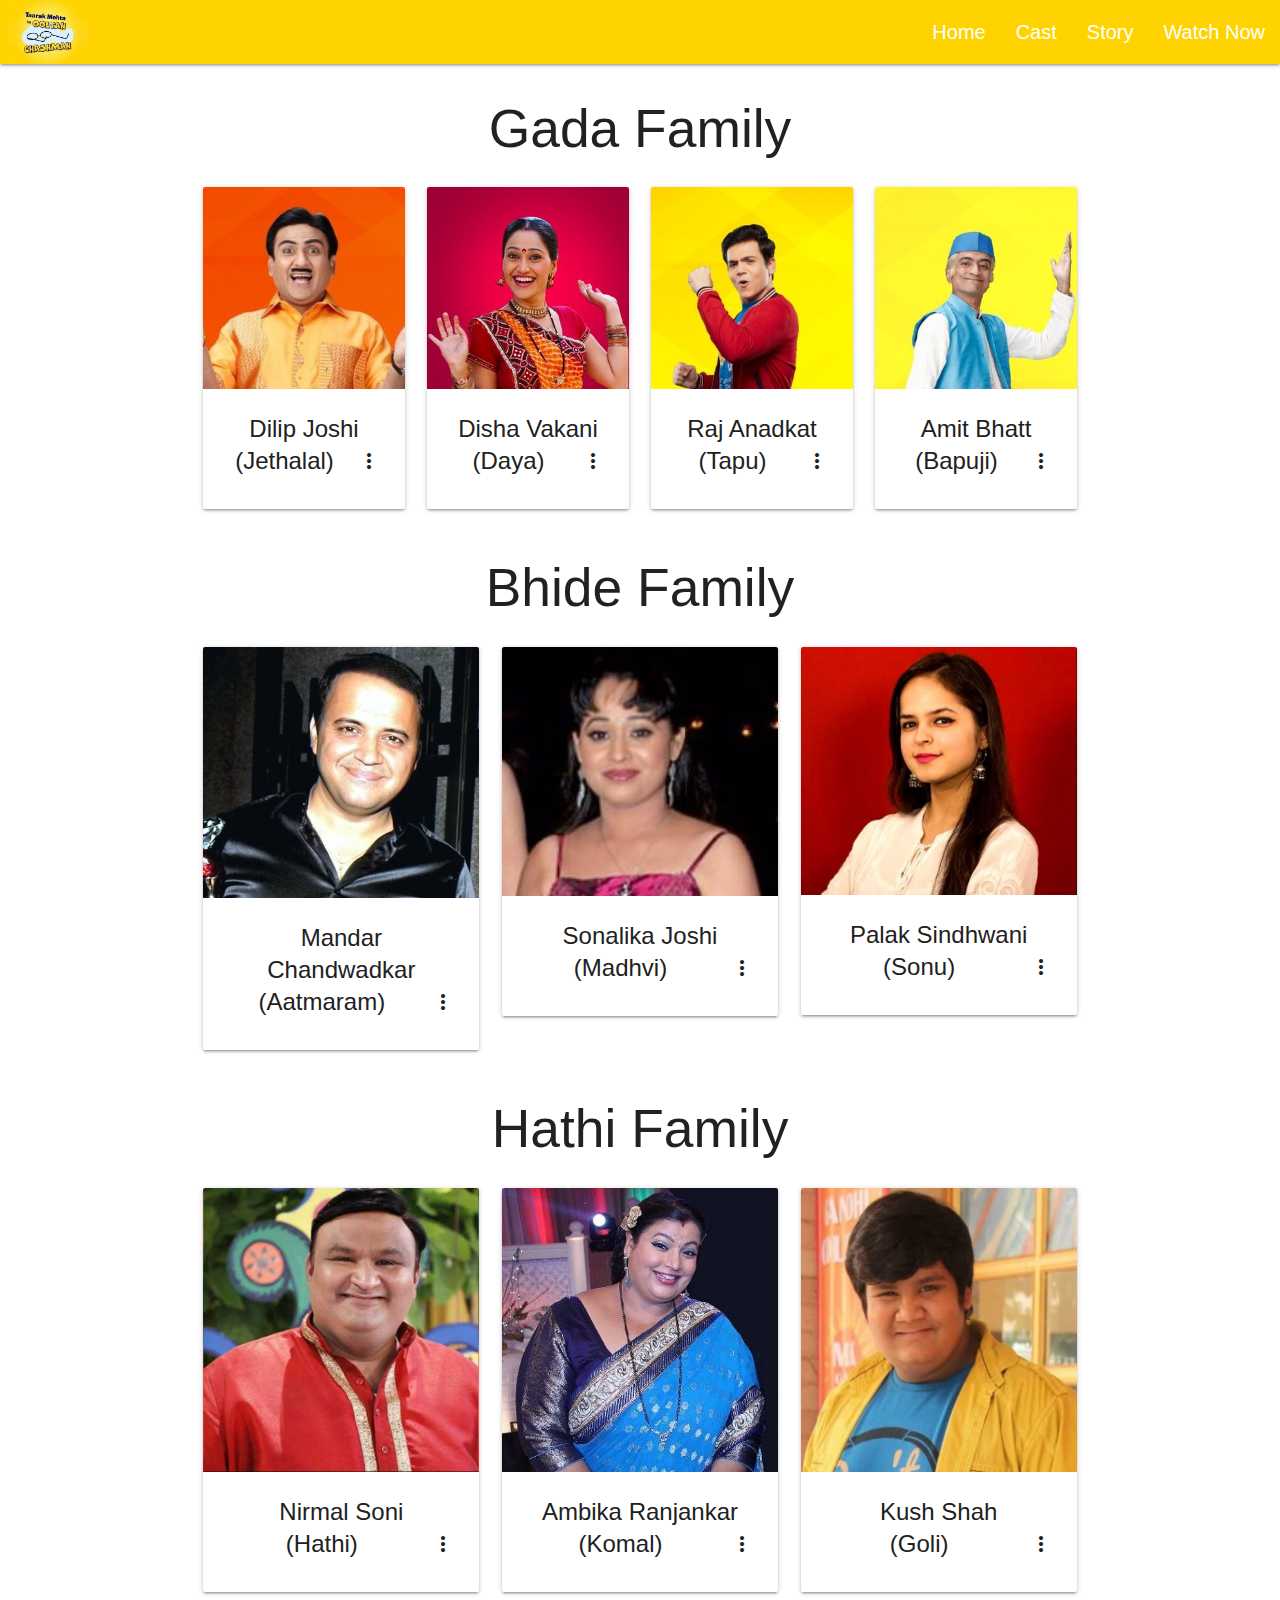
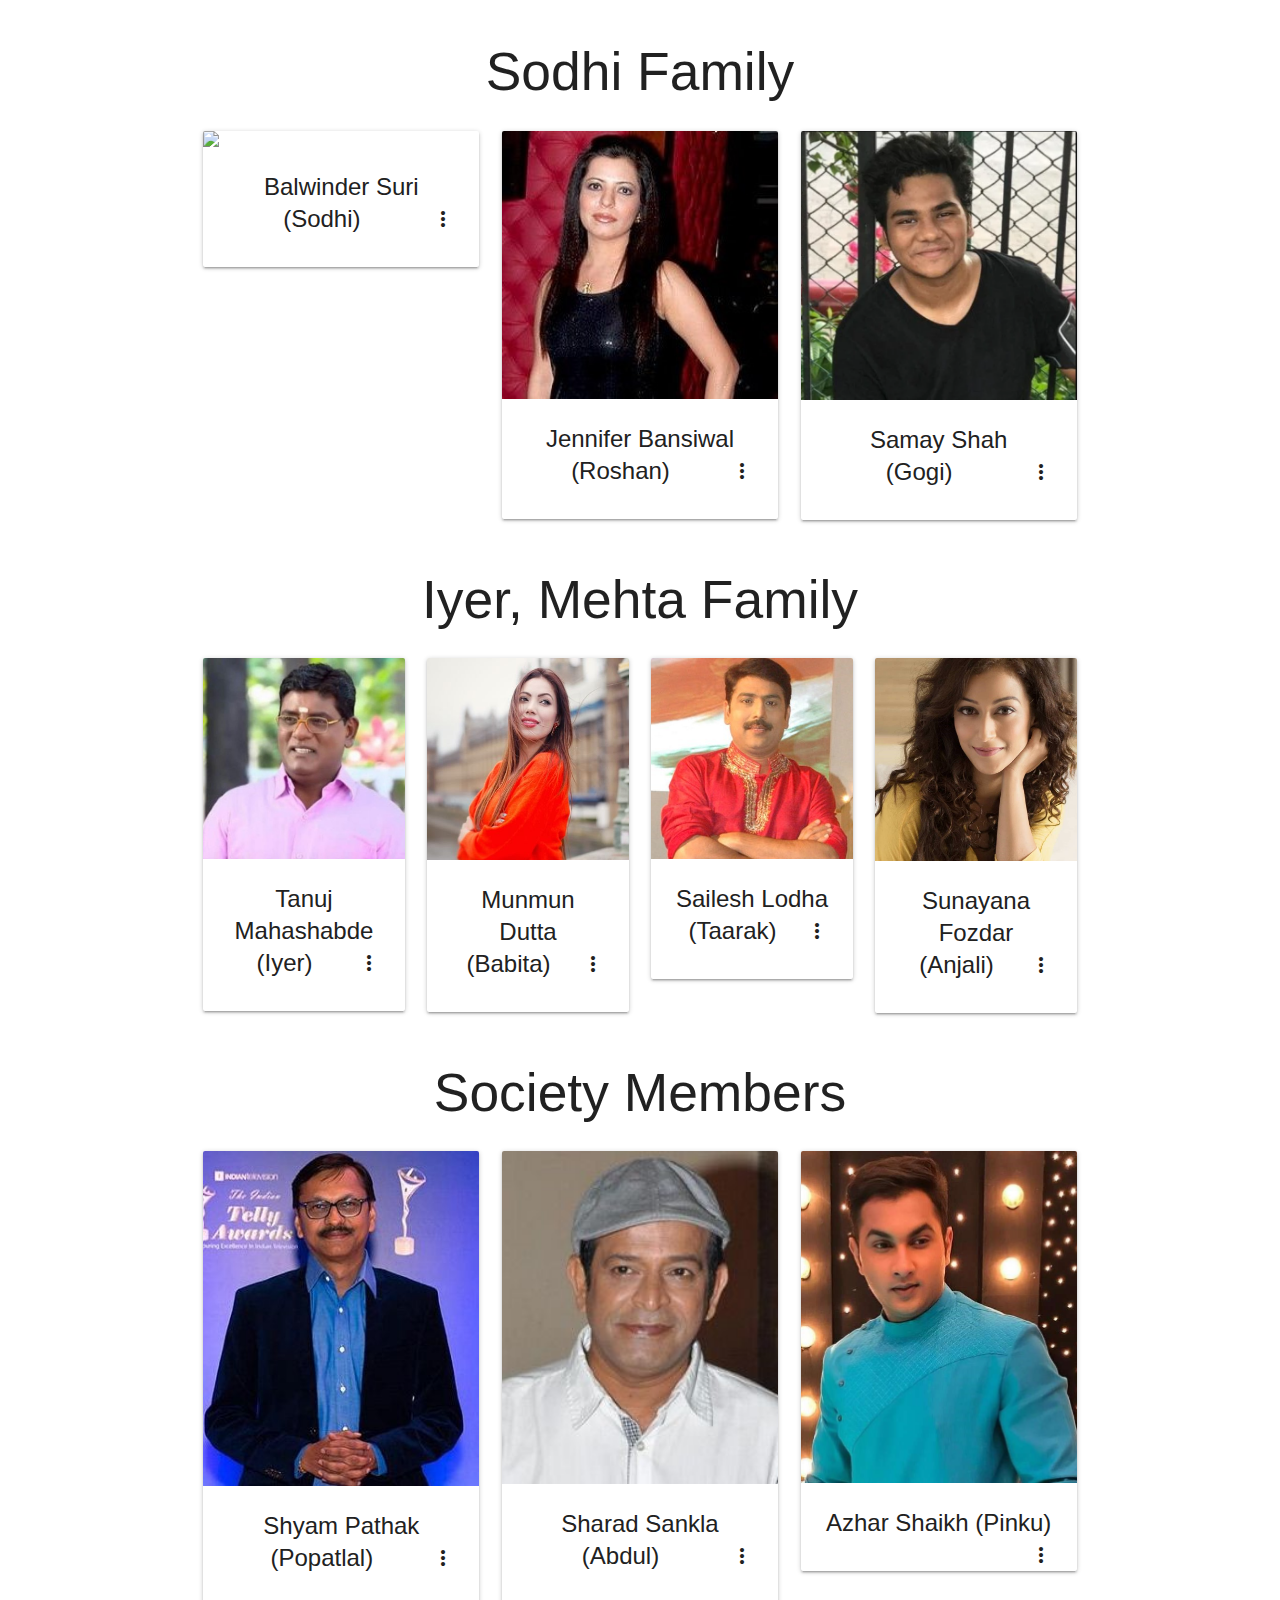
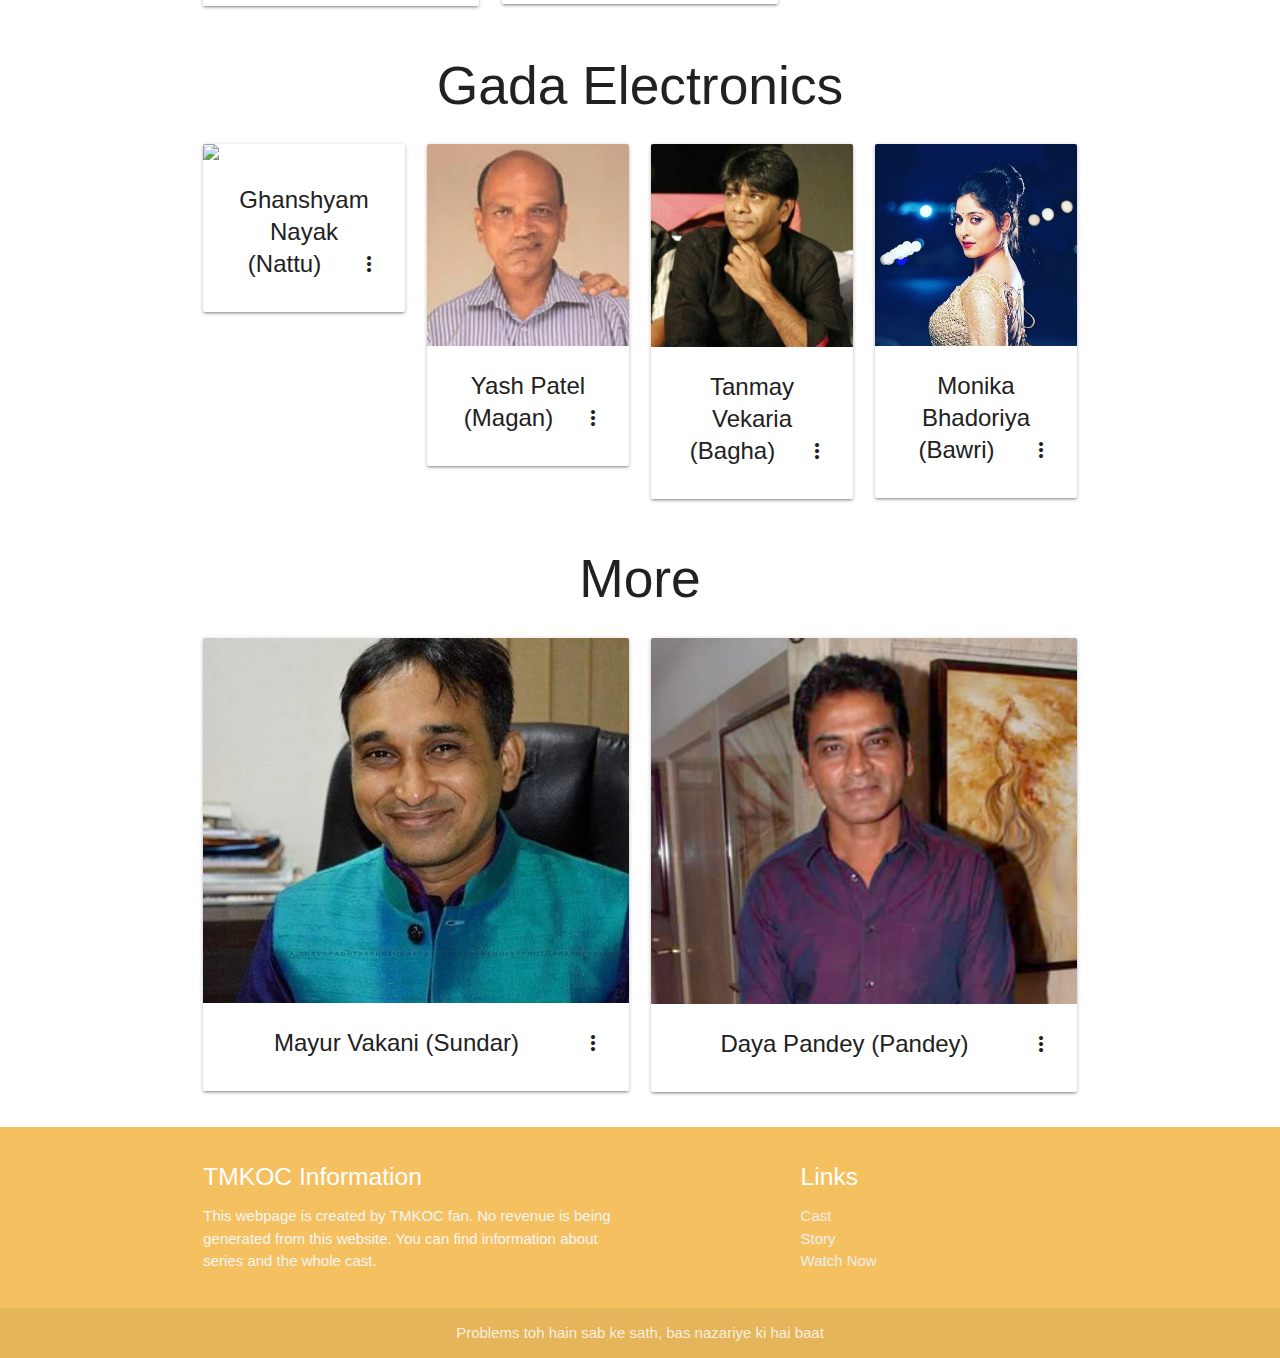
==== commit e478a650: "Implemented Sidenav code" ====
--- a/cast.html
+++ b/cast.html
@@ -22,27 +22,40 @@
 	<body>
 		<!---------------------------------------- Navbar ---------------------------------------->
 		<section class="mynav">
-			<nav>
-				<div class="nav-wrapper">
-					<a href="index.html"
-						><img
-							src="images/logo.jpg"
-							alt="TMKOC Logo"
-							class="brand-logo"
-					/></a>
-					<ul id="nav-mobile" class="right hide-on-med-and-down">
-						<li><a href="index.html">Home</a></li>
-						<li><a href="cast.html">Cast</a></li>
-						<li><a href="story.html">Story</a></li>
-						<li>
-							<a
-								href="https://youtube.com/playlist?list=PL6Rtnh6YJK7Zfu1x9Bd1UqLwUxhZ1oBJh"
-								>Watch Now</a
-							>
-						</li>
-					</ul>
-				</div>
-			</nav>
+			<div class="navbar-fixed">
+				<nav>
+					<div class="nav-wrapper">
+						<a href="index.html"
+							><img
+								src="images/logo.jpg"
+								alt="TMKOC Logo"
+								class="brand-logo"
+						/></a>
+						<a
+							href="#"
+							data-target="mobile-demo"
+							class="sidenav-trigger"
+							><i class="material-icons">menu</i></a
+						>
+						<ul id="nav-mobile" class="right hide-on-med-and-down">
+							<li><a href="index.html">Home</a></li>
+							<li><a href="cast.html">Cast</a></li>
+							<li><a href="story.html">Story</a></li>
+							<li>
+								<a
+									href="https://youtube.com/playlist?list=PL6Rtnh6YJK7Zfu1x9Bd1UqLwUxhZ1oBJh"
+									>Watch Now</a
+								>
+							</li>
+						</ul>
+					</div>
+				</nav>
+			</div>
+			<ul class="sidenav" id="mobile-demo">
+				<li><a href="index.html">Home</a></li>
+				<li><a href="cast.html">Cast</a></li>
+				<li><a href="story.html">Story</a></li>
+			</ul>
 		</section>
 
 		<!---------------------------------------- Cast ---------------------------------------->
@@ -438,7 +451,7 @@
 							>
 								<img
 									class="sodhi"
-									src="images/cast/Sodhi.jpg"
+									src="images/cast/sodhi.jpg"
 								/>
 							</div>
 							<div class="card-content">
@@ -833,7 +846,7 @@
 							>
 								<img
 									class="nattu"
-									src="images/cast/nattu.PNG"
+									src="images/cast/nattu.png"
 								/>
 							</div>
 							<div class="card-content">
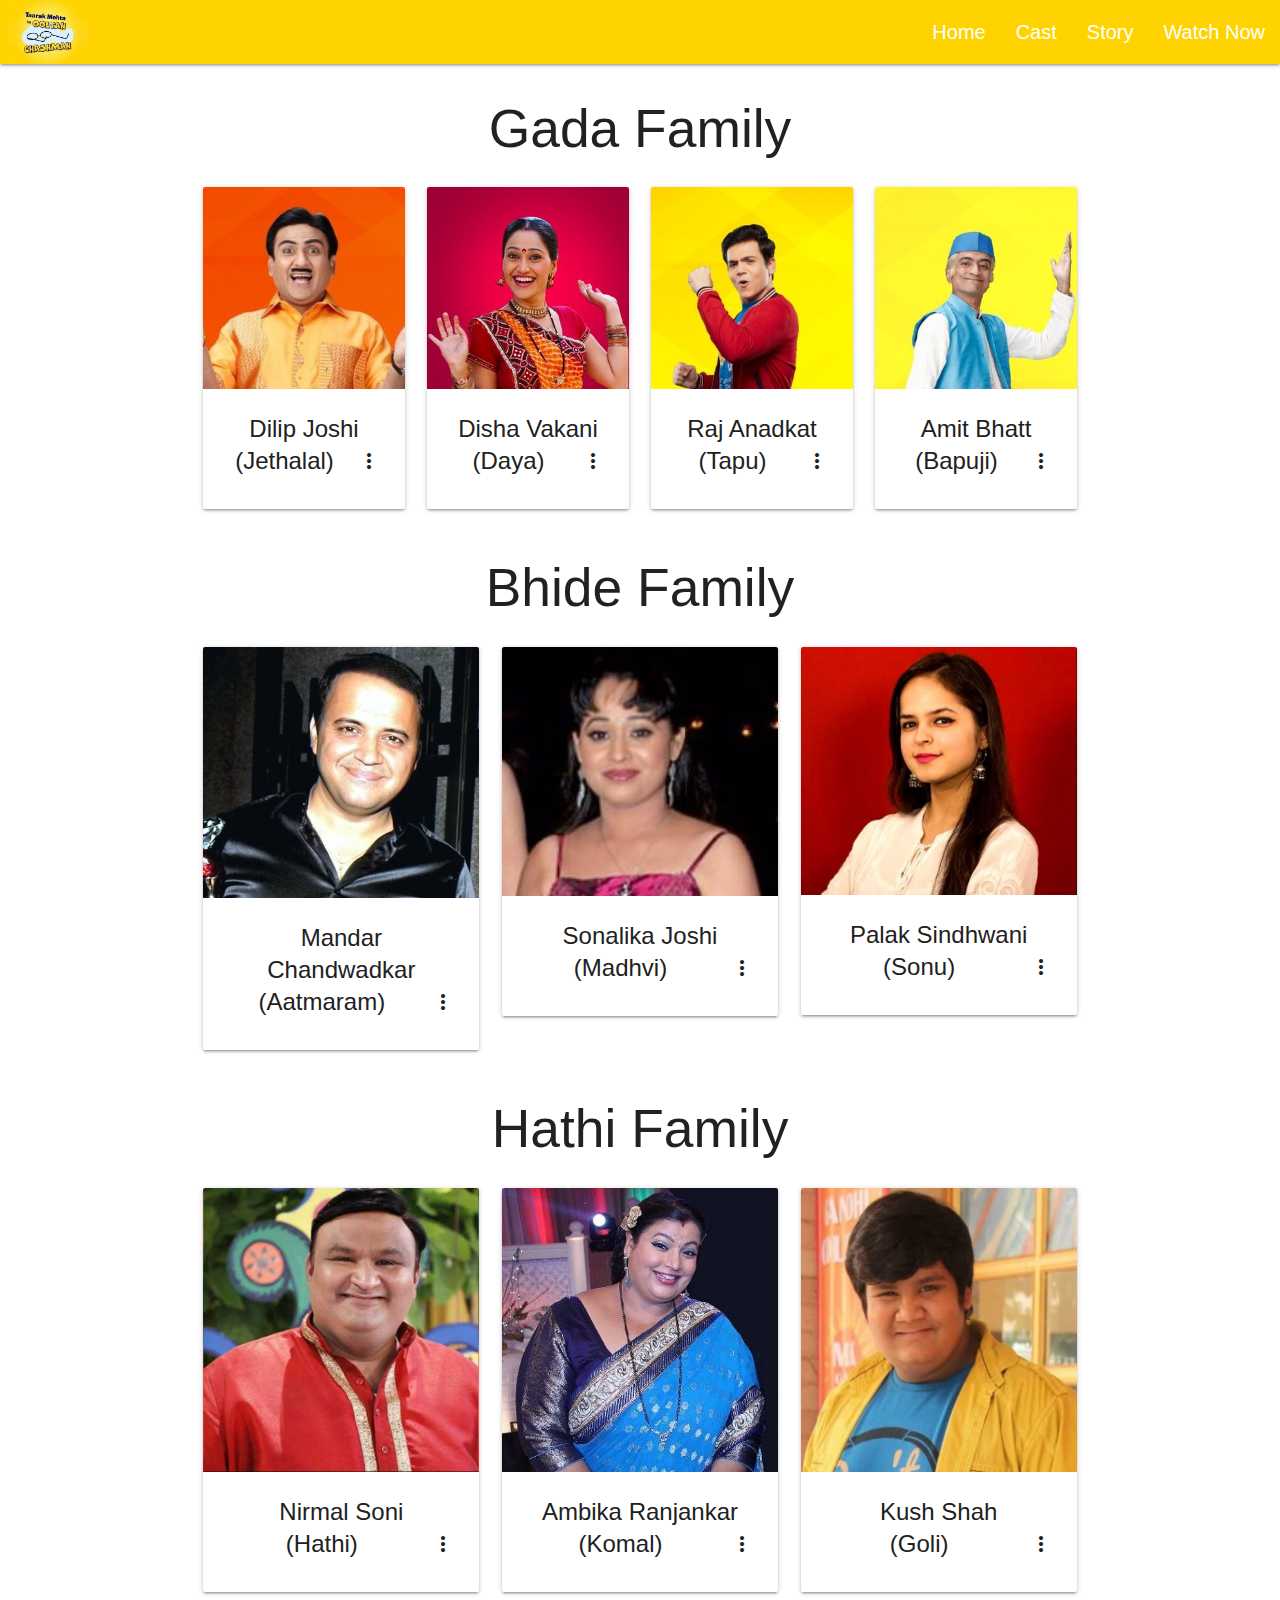
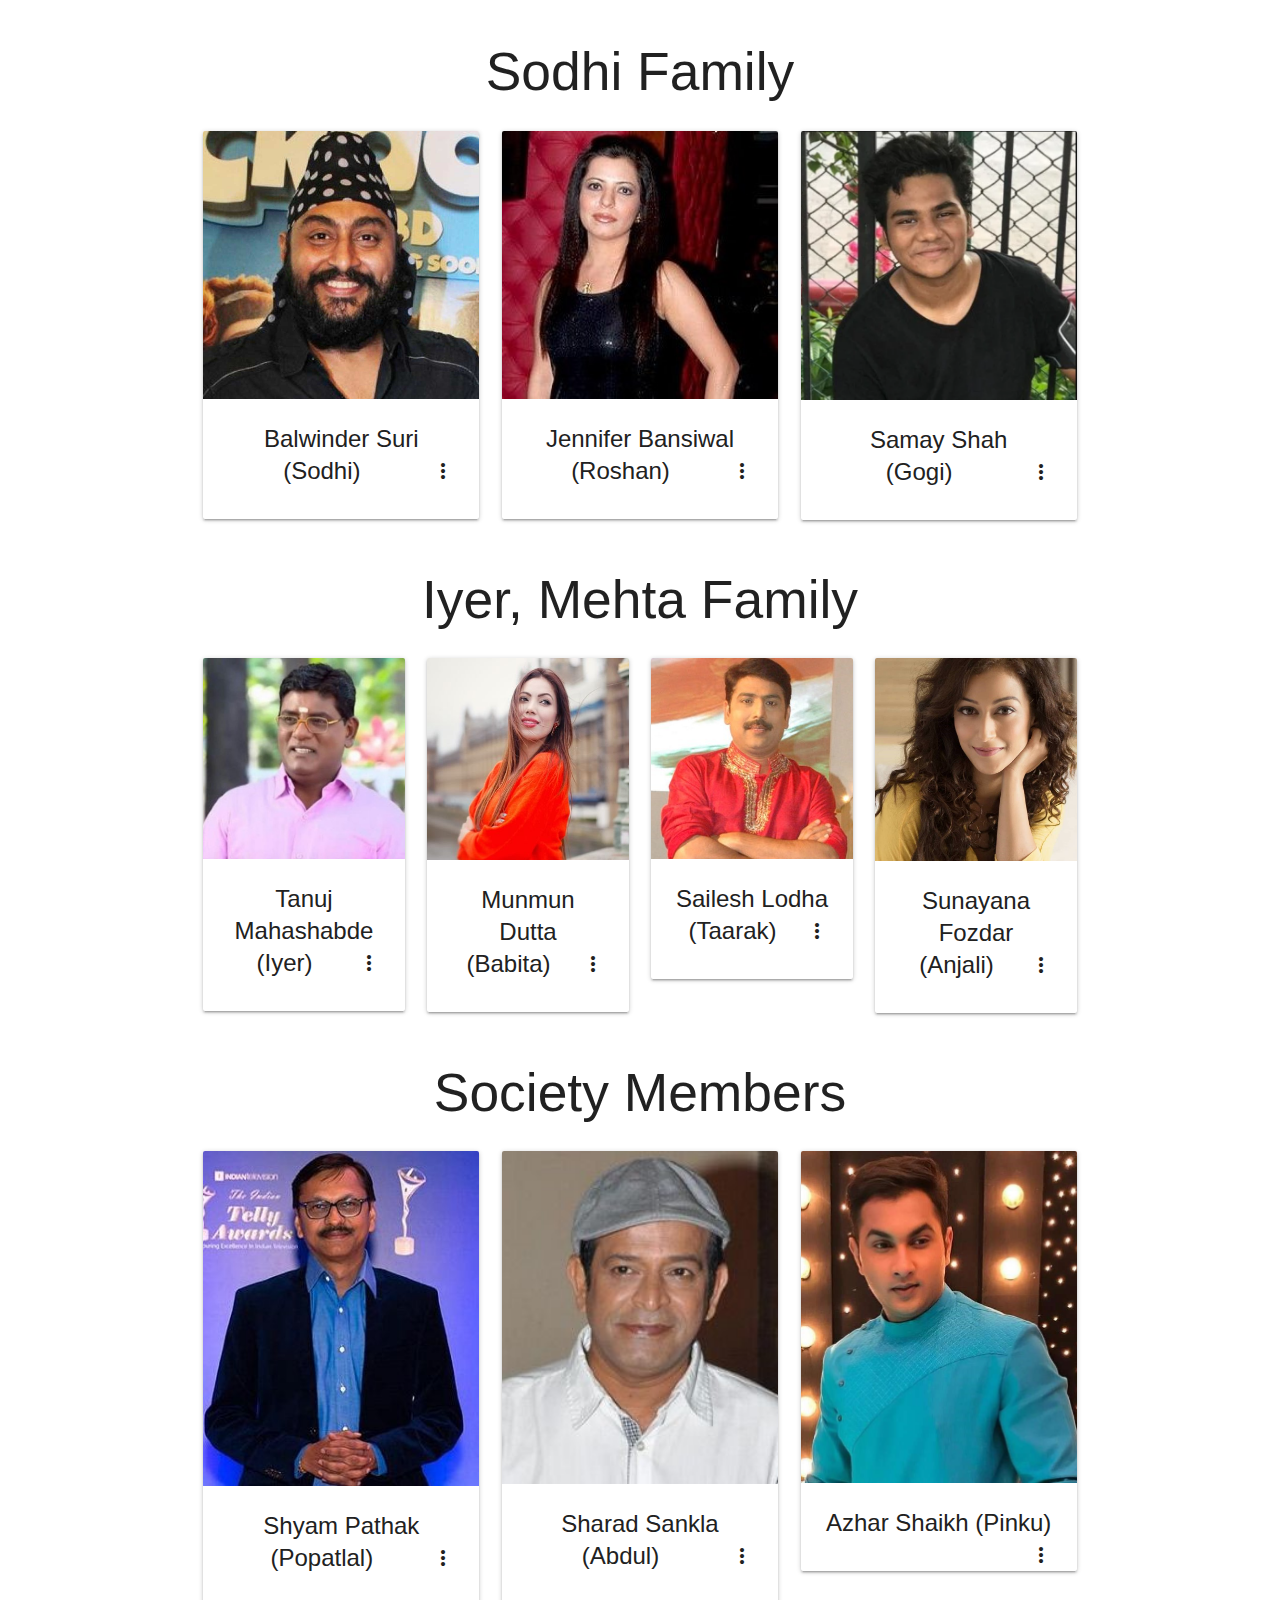
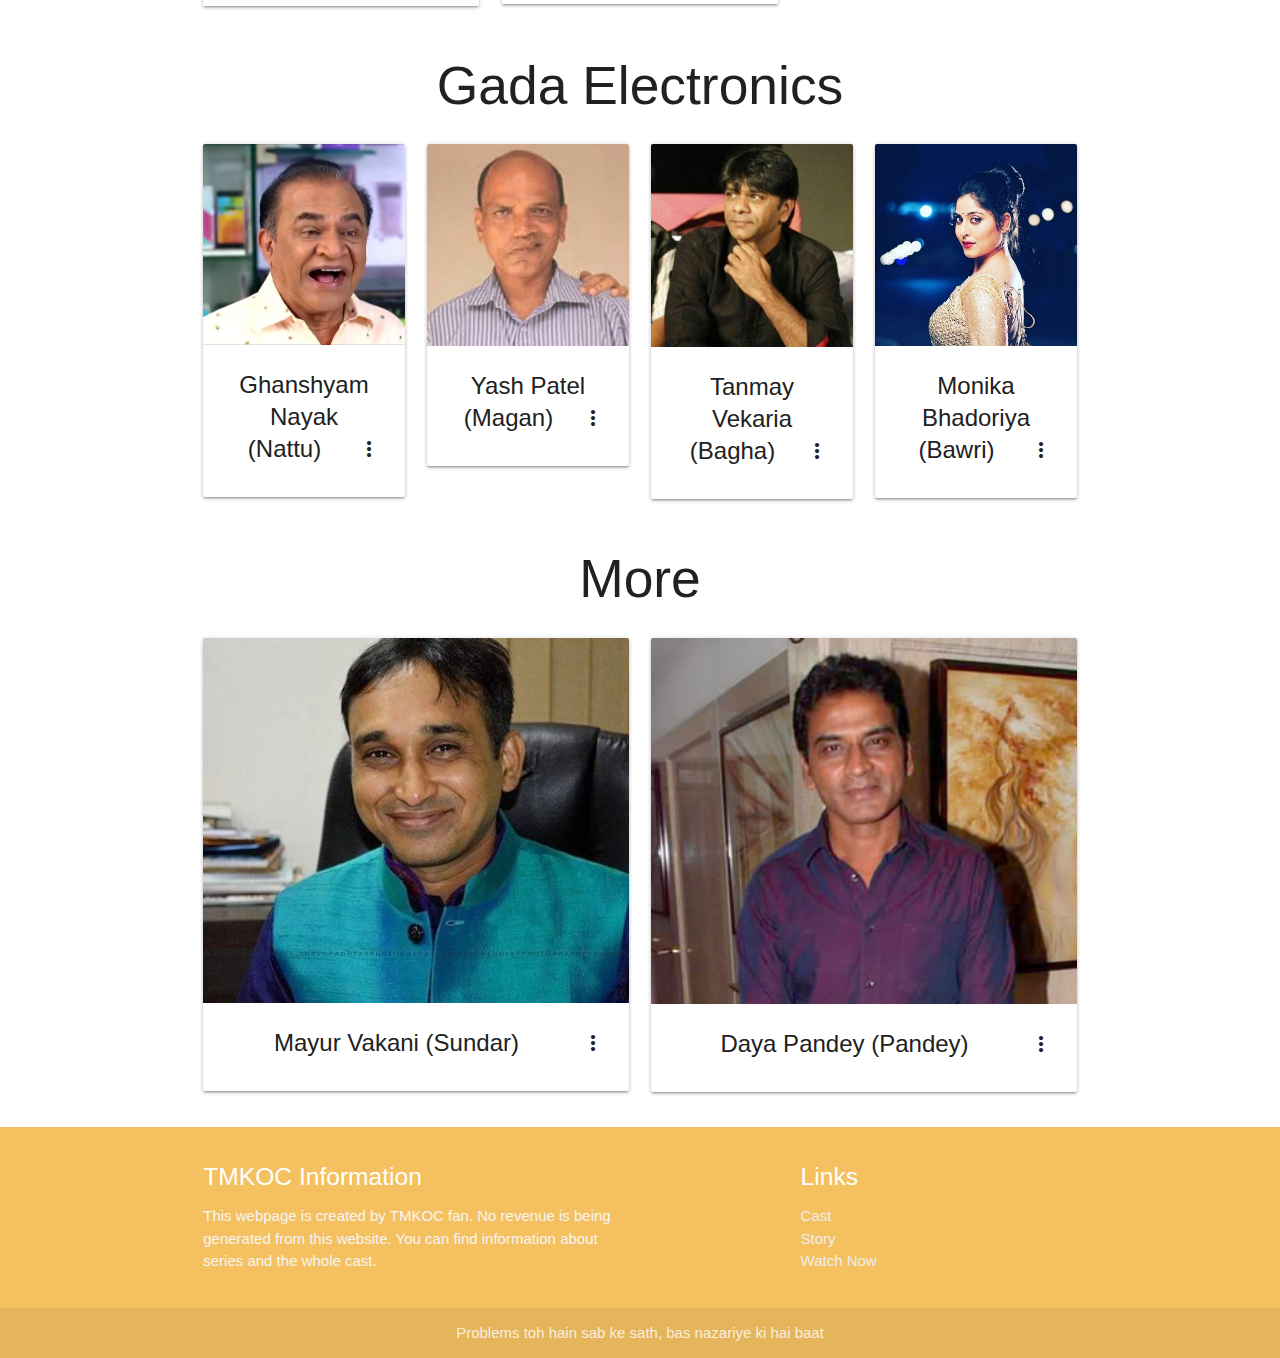
==== commit 74319642: "Rename src image names" ====
--- a/cast.html
+++ b/cast.html
@@ -451,7 +451,7 @@
 							>
 								<img
 									class="sodhi"
-									src="images/cast/sodhi.jpg"
+									src="images/cast/Sodhi.jpg"
 								/>
 							</div>
 							<div class="card-content">
@@ -846,7 +846,7 @@
 							>
 								<img
 									class="nattu"
-									src="images/cast/nattu.png"
+									src="images/cast/nattu.PNG"
 								/>
 							</div>
 							<div class="card-content">
